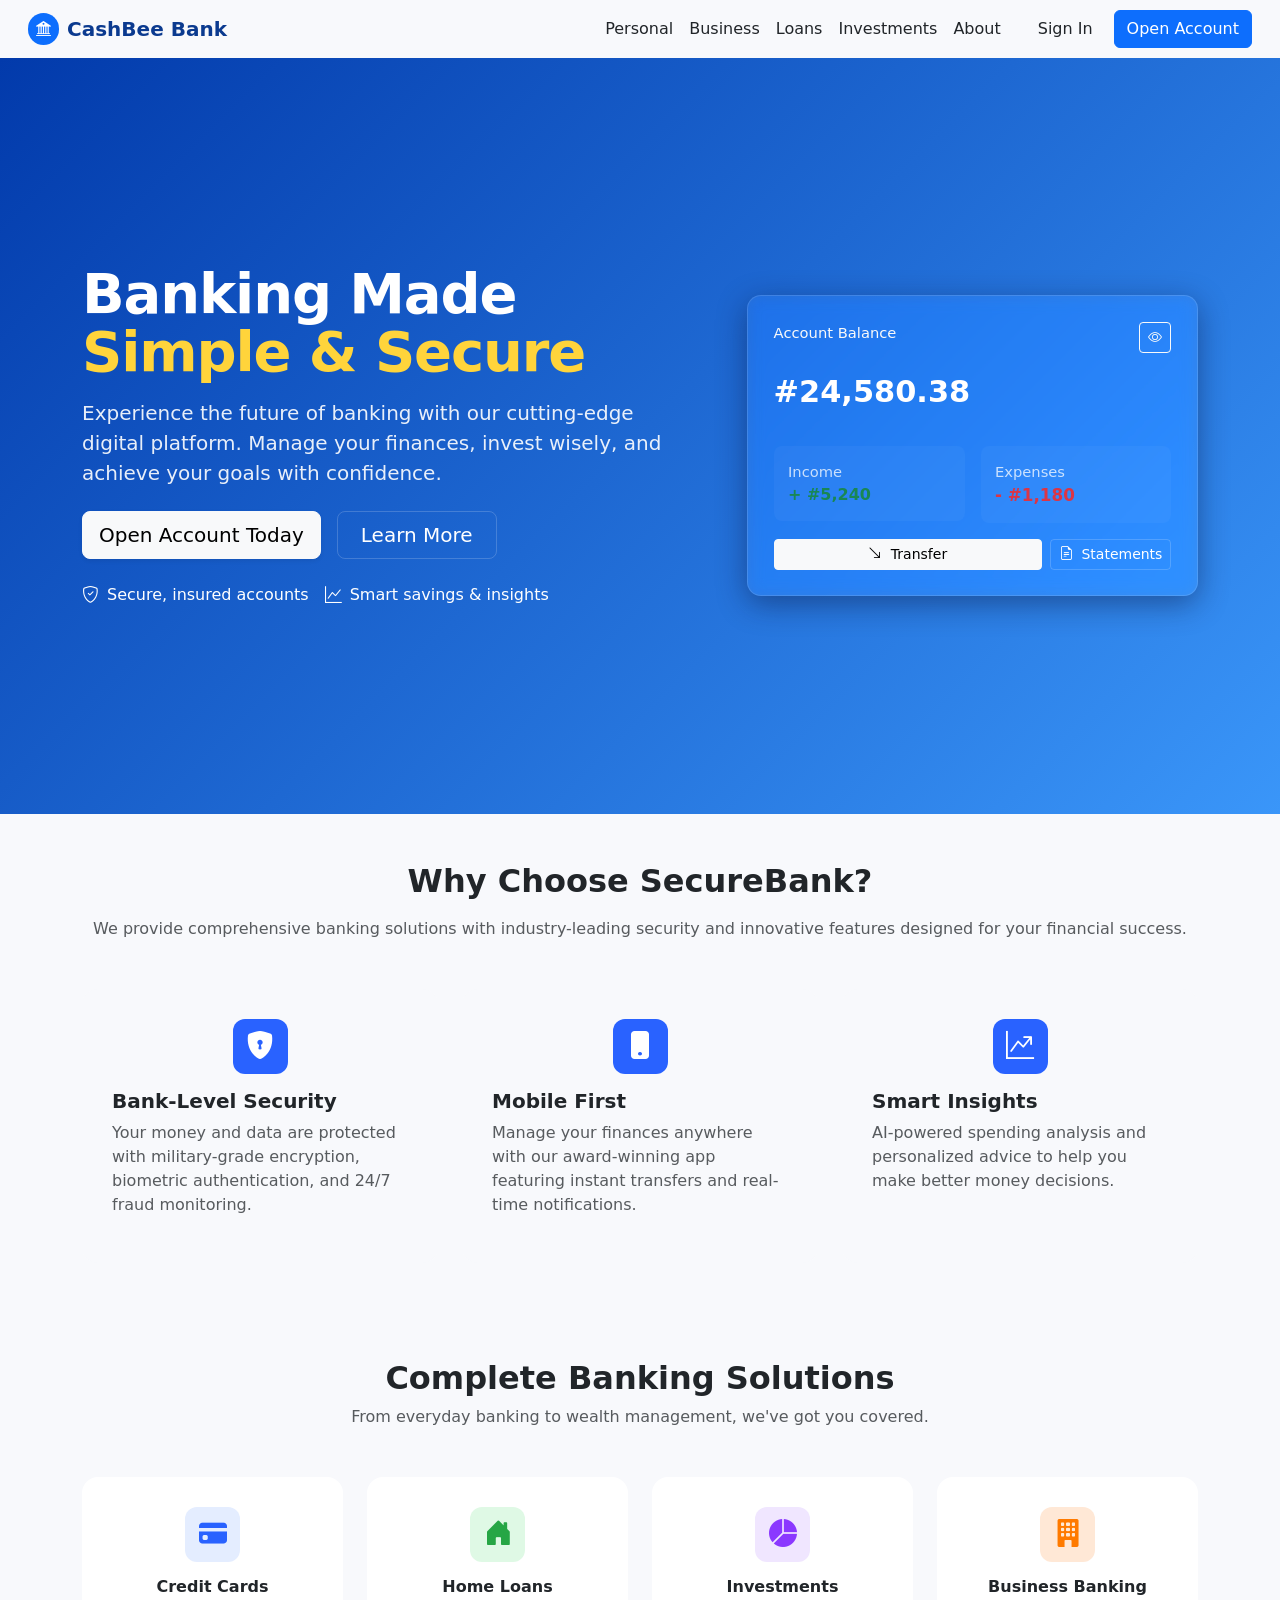
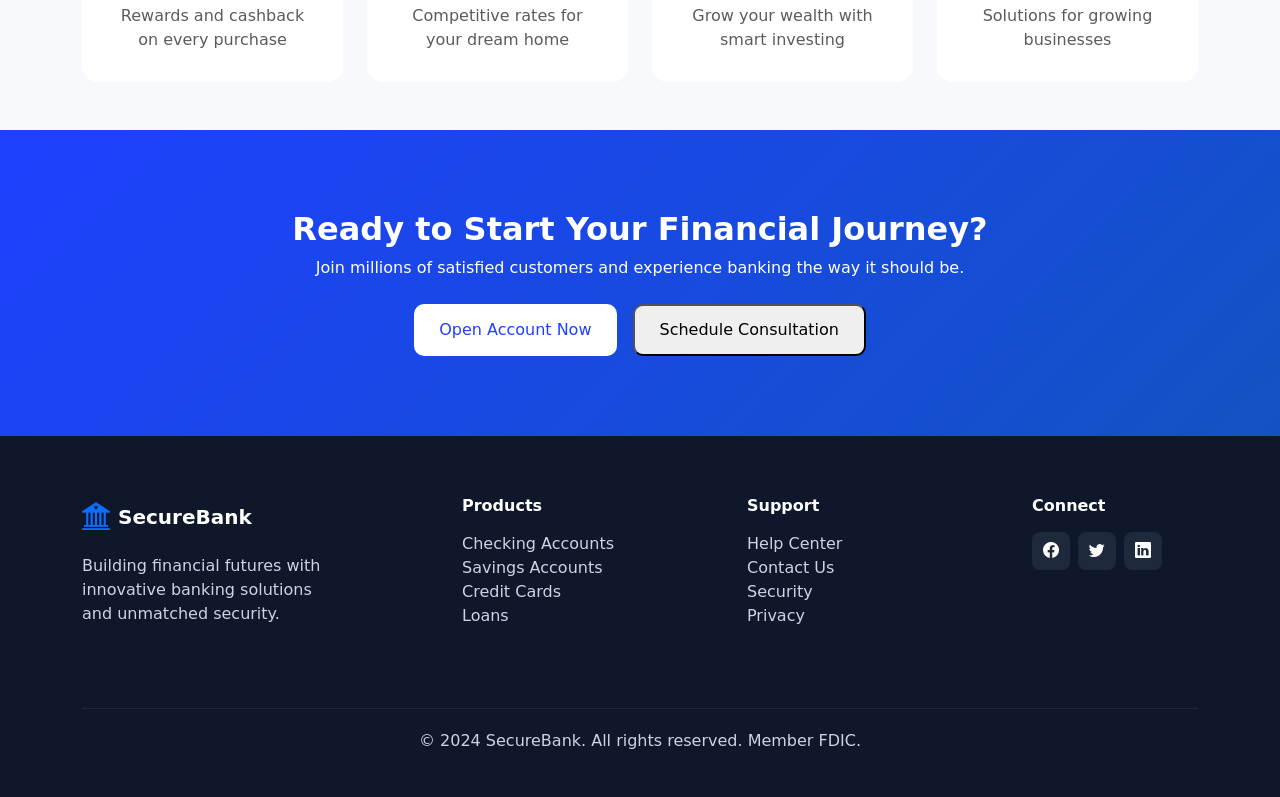
==== index.html @ a005b11e "first commit" ====
<!doctype html>
<html lang="en">
<head>
  <meta charset="utf-8" />
  <meta name="viewport" content="width=device-width, initial-scale=1" />
  <title>SecureBank — Hero</title>
  <link href="https://cdn.jsdelivr.net/npm/bootstrap@5.3.2/dist/css/bootstrap.min.css" rel="stylesheet">

  <link href="https://cdn.jsdelivr.net/npm/bootstrap-icons@1.11.3/font/bootstrap-icons.css" rel="stylesheet">
<link rel="stylesheet" href="style.css">
 
</head>
<body>
  <!-- Top nav -->
  <nav class="navbar navbar-expand-lg navbar-light px-3" aria-label="Top navigation">
    <div class="container-fluid">
      <a class="navbar-brand d-flex align-items-center gap-2" href="index.html">
        <span class="badge bg-primary rounded-pill p-2"><i class="bi bi-bank2"></i></span>
        <span class="fw-bold text-dark" style="color:#0b3a8f !important">CashBee Bank</span>
      </a>

      <button class="navbar-toggler" type="button" data-bs-toggle="collapse" data-bs-target="#mainNav" aria-controls="mainNav" aria-expanded="false" aria-label="Toggle navigation">
        <span class="navbar-toggler-icon"></span>
      </button>

      <div class="collapse navbar-collapse justify-content-end" id="mainNav">
        <ul class="navbar-nav align-items-center me-3">
          <li class="nav-item"><a class="nav-link text-dark" href="#">Personal</a></li>
          <li class="nav-item"><a class="nav-link text-dark" href="#">Business</a></li>
          <li class="nav-item"><a class="nav-link text-dark" href="#">Loans</a></li>
          <li class="nav-item"><a class="nav-link text-dark" href="#">Investments</a></li>
          <li class="nav-item"><a class="nav-link text-dark" href="#">About</a></li>
        </ul>

        <div class="d-flex gap-2">
          <a class="btn btn-link text-dark text-decoration-none" href="./sign in page/signin.html">Sign In</a>
          <a class="btn btn-primary" href="./sign up page/sign up.html" role="button">Open Account</a>
        </div>
      </div>
    </div>
  </nav>

  <!-- HERO -->
  <header class="hero">
    <div class="container">
      <div class="row align-items-center">
        <!-- LEFT: text -->
        <div class="col-lg-7 col-md-8 fade-up">
          <h1 class="display-4">
            Banking Made<br />
            <span class="highlight">Simple &amp; Secure</span>
          </h1>

          <p class="lead">
            Experience the future of banking with our cutting-edge digital platform. Manage your finances, invest wisely, and achieve your goals with confidence.
          </p>

          <div class="d-flex gap-3 cta-group">
            <a href="./sign up page/sign up.html" class="btn btn-light btn-lg shadow-sm">Open Account Today</a>
            <a href="#" class="btn btn-outline-soft btn-lg">Learn More</a>
          </div>

          <!-- small proofs -->
          <div class="d-flex gap-3 mt-4 small-muted">
            <div class="d-flex align-items-center">
              <i class="bi bi-shield-check me-2" style="font-size:1.05rem"></i> Secure, insured accounts
            </div>
            <div class="d-flex align-items-center">
              <i class="bi bi-graph-up me-2" style="font-size:1.05rem"></i> Smart savings & insights
            </div>
          </div>
        </div>

        <!-- RIGHT: account card -->
        <div class="col-lg-5 col-md-4">
          <div class="card-wrapper">
            <div class="account-card fade-up">
              <div class="d-flex justify-content-between align-items-start">
                <div>
                  <div class="small-muted text-light">Account Balance</div>
                </div>
                <div>
                  <button class="btn btn-sm btn-outline-light" aria-pressed="false" title="Toggle balance visibility">
                    <i class="bi bi-eye"></i>
                  </button>
                </div>
              </div>

              <div class="mt-3 account-balance">
                #24,580.38
              </div>

              <div class="row mt-3 g-3">
                <div class="col-6">
                  <div class="stat-box bg-tertiary">
                    <div class="small-muted ">Income</div>
                    <div class="fw-bold  text-success">+ #5,240</div>
                  </div>
                </div>
                <div class="col-6">
                  <div class="stat-box b">
                    <div class="small-muted">Expenses</div>
                    <div class="stat-amount text-danger">- #1,180</div>
                  </div>
                </div>
              </div>

              <div class="mt-3 d-flex gap-2">
                <a class="btn btn-sm btn-light flex-grow-1" href="#"><i class="bi bi-arrow-down-right me-1"></i> Transfer</a>
                <a class="btn btn-sm btn-outline-soft" href="#"><i class="bi bi-file-earmark-text me-1"></i> Statements</a>
              </div>
            </div> <!-- account card -->
          </div>
        </div>

      </div> <!-- row -->
    </div> <!-- container -->
  </header>
  <section class="py-5 text-center bg-tertiary">
    <div class="container">

        <h2 class="fw-bold mb-3">Why Choose SecureBank?</h2>
        <p class="text-muted mb-5">
            We provide comprehensive banking solutions with industry-leading security and
            innovative features designed for your financial success.
        </p>

        <div class="row g-4">

            <!-- Bank-Level Security -->
            <div class="col-md-4">
                <div class="feature-card text-start">
                    <div class="icon-box">
                        <i class="bi bi-shield-lock-fill"></i>
                    </div>
                    <h5 class="fw-bold">Bank-Level Security</h5>
                    <p class="text-muted">
                        Your money and data are protected with military-grade encryption,
                        biometric authentication, and 24/7 fraud monitoring.
                    </p>
                </div>
            </div>

            <!-- Mobile First -->
            <div class="col-md-4">
                <div class="feature-card text-start">
                    <div class="icon-box">
                        <i class="bi bi-phone-fill"></i>
                    </div>
                    <h5 class="fw-bold">Mobile First</h5>
                    <p class="text-muted">
                        Manage your finances anywhere with our award-winning app featuring
                        instant transfers and real-time notifications.
                    </p>
                </div>
            </div>

            <!-- Smart Insights -->
            <div class="col-md-4 ">
                <div class="feature-card text-start">
                    <div class="icon-box">
                        <i class="bi bi-graph-up-arrow"></i>
                    </div>
                    <h5 class="fw-bold">Smart Insights</h5>
                    <p class="text-muted">
                        AI-powered spending analysis and personalized advice to help you
                        make better money decisions.
                    </p>
                </div>
            </div>

        </div>

    </div>
</section>
<section class="py-5 text-center">
    <div class="container">

        <h2 class="fw-bold mb-2 fade-up">Complete Banking Solutions</h2>
        <p class="text-muted mb-5 fade-up delay-1">
            From everyday banking to wealth management, we've got you covered.
        </p>

        <div class="row g-4">

            <!-- Credit Cards -->
            <div class="col-md-3 col-sm-6 fade-up delay-1">
                <div class="solution-card">
                    <div class="icon-box bg-blue">
                        <i class="bi bi-credit-card-fill"></i>
                    </div>
                    <h6 class="fw-bold">Credit Cards</h6>
                    <p class="text-muted mb-0">Rewards and cashback on every purchase</p>
                </div>
            </div>

            <!-- Home Loans -->
            <div class="col-md-3 col-sm-6 fade-up delay-2">
                <div class="solution-card">
                    <div class="icon-box bg-green">
                        <i class="bi bi-house-door-fill"></i>
                    </div>
                    <h6 class="fw-bold">Home Loans</h6>
                    <p class="text-muted mb-0">Competitive rates for your dream home</p>
                </div>
            </div>

            <!-- Investments -->
            <div class="col-md-3 col-sm-6 fade-up delay-3">
                <div class="solution-card">
                    <div class="icon-box bg-purple">
                        <i class="bi bi-pie-chart-fill"></i>
                    </div>
                    <h6 class="fw-bold">Investments</h6>
                    <p class="text-muted mb-0">Grow your wealth with smart investing</p>
                </div>
            </div>

            <!-- Business Banking -->
            <div class="col-md-3 col-sm-6 fade-up delay-4">
                <div class="solution-card">
                    <div class="icon-box bg-orange">
                        <i class="bi bi-building-fill"></i>
                    </div>
                    <h6 class="fw-bold">Business Banking</h6>
                    <p class="text-muted mb-0">Solutions for growing businesses</p>
                </div>
            </div>

        </div>

    </div>
</section>

<!-- CTA Section -->
<section class="cta-section text-center">
    <h2 class="fw-bold fade-up">Ready to Start Your Financial Journey?</h2>
    <p class="fade-up delay-1">
        Join millions of satisfied customers and experience banking the way it should be.
    </p>

    <div class="mt-4 fade-up delay-2 d-flex justify-content-center gap-3 flex-wrap">
        <button class="cta-btn btn-primary border-0">Open Account Now</button>
        <button class="cta-btn btn-outline-light">Schedule Consultation</button>
    </div>
</section>

<!-- Footer -->
<footer>
    <div class="container pb-4">
        <div class="row">

            <!-- Logo & Description -->
            <div class="col-md-4 mb-4 fade-up">
                <div class="d-flex align-items-center mb-3">
                    <i class="bi bi-bank2 fs-3 me-2 text-primary"></i>
                    <h5 class="text-white fw-bold mb-0">SecureBank</h5>
                </div>
                <p style="max-width: 260px;">
                    Building financial futures with innovative banking solutions and
                    unmatched security.
                </p>
            </div>

            <!-- Products -->
            <div class="col-md-3 mb-4 fade-up delay-1">
                <h6>Products</h6>
                <ul class="list-unstyled mt-3">
                    <li><a href="#">Checking Accounts</a></li>
                    <li><a href="#">Savings Accounts</a></li>
                    <li><a href="#">Credit Cards</a></li>
                    <li><a href="#">Loans</a></li>
                </ul>
            </div>

            <!-- Support -->
            <div class="col-md-3 mb-4 fade-up delay-2">
                <h6>Support</h6>
                <ul class="list-unstyled mt-3">
                    <li><a href="#">Help Center</a></li>
                    <li><a href="#">Contact Us</a></li>
                    <li><a href="#">Security</a></li>
                    <li><a href="#">Privacy</a></li>
                </ul>
            </div>

            <!-- Social -->
            <div class="col-md-2 mb-4 fade-up delay-3">
                <h6>Connect</h6>
                <div class="d-flex gap-2 mt-3">
                    <a class="social-icon" href="#"><i class="bi bi-facebook"></i></a>
                    <a class="social-icon" href="#"><i class="bi bi-twitter"></i></a>
                    <a class="social-icon" href="#"><i class="bi bi-linkedin"></i></a>
                </div>
            </div>

        </div>

    
        <div class="footer-bottom fade-up delay-3">
            <span>© 2024 SecureBank. All rights reserved. Member FDIC.</span>
        </div>
    </div>




  <script src="https://cdn.jsdelivr.net/npm/bootstrap@5.3.2/dist/js/bootstrap.bundle.min.js"></script>
</body>
</html>
---- style.css ----
:root{
      --accent-yellow: #FFD43B;
      --deep-blue-1: #1647b6;
      --deep-blue-2: #1f4cff;
      --muted-white: rgba(255,255,255,0.95);
    }
   .hero {
      min-height: 84vh;
      display: flex;
      align-items: center;
      background: linear-gradient(135deg, #023aab, #3a96f9);
      background-size: cover;
      background-position: center right;
      color: white;
      padding-top: 2.5rem;
      padding-bottom: 2.5rem;
    }


    .hero h1 {
      font-weight: 800;
      line-height: 1.05;
      letter-spacing: -0.02em;
      color: #fff;
    }

    .hero .highlight {
      color: var(--accent-yellow);
      display: inline-block;
    }

    .hero p.lead {
      color: rgba(255,255,255,0.9);
      max-width: 46ch;
      margin-top: 1rem;
      margin-bottom: 1.4rem;
    }

    .cta-group .btn {
      min-width: 160px;
    }


    .account-card {
      background: rgba(255,255,255,0.06);
      border: 1px solid rgba(255,255,255,0.12);
      border-radius: 14px;
      padding: 1.6rem;
      backdrop-filter: blur(8px) saturate(120%);
      -webkit-backdrop-filter: blur(8px) saturate(120%);
      box-shadow: 0 8px 30px rgba(8,20,60,0.45);
      color: #fff;
    }

    .account-card .account-balance {
      font-size: 1.9rem;
      font-weight: 700;
    }

    .account-card .small-muted {
      color: rgba(255,255,255,0.75);
      font-size: .92rem;
    }

    .stat-box {
      background: rgba(255,255,255,0.03);
      padding: 0.9rem;
      border-radius: 8px;
      text-align: left;
    }

    .stat-amount {
      font-weight: 600;
      font-size: 1.05rem;
    }

    /* Place the card nicely on larger screens */
    .card-wrapper {
      position: relative;
      margin-top: 1.2rem;
    }

    /* Adjust for small screens */
    @media (max-width: 991.98px) {
      .hero {
        background-position: center;
        padding-top: 3rem;
        padding-bottom: 3rem;
      }
      .account-card {
        margin-top: 1.2rem;
      }
    }

    /* Slight spacing for nav area */
    .topbar {
      height: 72px;
      display:flex;
      align-items:center;
      background: transparent;
    }

    /* subtle button style for second button */
    .btn-outline-soft {
      color: #fff;
      border-color: rgba(255,255,255,0.18);
      background: transparent;
    }
    .btn-outline-soft:hover {
      background: rgba(255,255,255,0.06);
      border-color: rgba(255,255,255,0.28);
    }

            .feature-card {
            background: #f8f9fc;
            border-radius: 16px;
            padding: 30px;
            transition: 0.3s ease;
            height: 100%;
        }
        .feature-card:hover {
            transform: translateY(-5px);
            box-shadow: 0 8px 18px rgba(0,0,0,0.08);
        }
        .icon-box {
            background: #2962ff;
            width: 60px;
            height: 60px;
            border-radius: 12px;
            display: flex;
            align-items: center;
            justify-content: center;
            color: white;
            font-size: 28px;
            margin-bottom: 20px;
        }

               body {
            background: #f8f9fc;
        }

        /* Fade-up animation */
        @keyframes fadeUp {
            0% {
                opacity: 0;
                transform: translateY(20px);
            }
            100% {
                opacity: 1;
                transform: translateY(0);
            }
        }

        .fade-up {
            opacity: 0;
            animation: fadeUp 0.9s ease forwards;
        }

        .delay-1 { animation-delay: 0.2s; }
        .delay-2 { animation-delay: 0.35s; }
        .delay-3 { animation-delay: 0.5s; }
        .delay-4 { animation-delay: 0.65s; }

        .solution-card {
            background: #ffffff;
            border-radius: 16px;
            padding: 30px;
            transition: 0.3s ease;
            height: 100%;
        }
        .solution-card:hover {
            transform: translateY(-5px);
            box-shadow: 0 8px 20px rgba(0,0,0,0.08);
        }

        .icon-box {
            width: 55px;
            height: 55px;
            border-radius: 12px;
            display: flex;
            align-items: center;
            justify-content: center;
            margin: 0 auto 15px;
            font-size: 28px;
        }

        .bg-blue { background: #e4edff; color: #2962ff; }
        .bg-green { background: #dff9e5; color: #26a645; }
        .bg-purple { background: #f0e6ff; color: #8b38ff; }
        .bg-orange { background: #ffe8d6; color: #ff7a00; }

        .cta-section {
            background: linear-gradient(135deg, #1e40ff, #1253c2);
            padding: 80px 20px;
            color: #fff;
        }
        .cta-btn {
            padding: 12px 25px;
            border-radius: 10px;
            font-weight: 500;
            cursor: pointer;
            transition: 0.3s ease;
        }
        .cta-btn.btn-primary {
            background: #fff;
            color: #1e40ff;
        }
        .cta-btn.btn-primary:hover {
            background: #eef2ff;
        }
        .cta-btn.btn-outline-light:hover {
            background: rgba(255,255,255,0.1);
        }

        /* Footer */
        footer {
            background: #0f172a;
            color: #cbd5e1;
            padding-top: 60px;
        }
        footer h6 {
            color: #fff;
            font-weight: 600;
        }
        footer a {
            color: #cbd5e1;
            text-decoration: none;
        }
        footer a:hover {
            color: #fff;
        }
        .social-icon {
            width: 38px;
            height: 38px;
            background: #1e293b;
            border-radius: 8px;
            display: inline-flex;
            align-items: center;
            justify-content: center;
            color: #fff;
            transition: 0.3s;
        }
        .social-icon:hover {
            background: #334155;
        }
        .footer-bottom {
            border-top: 1px solid #1e293b;
            margin-top: 40px;
            padding: 20px 0;
            text-align: center;
        }
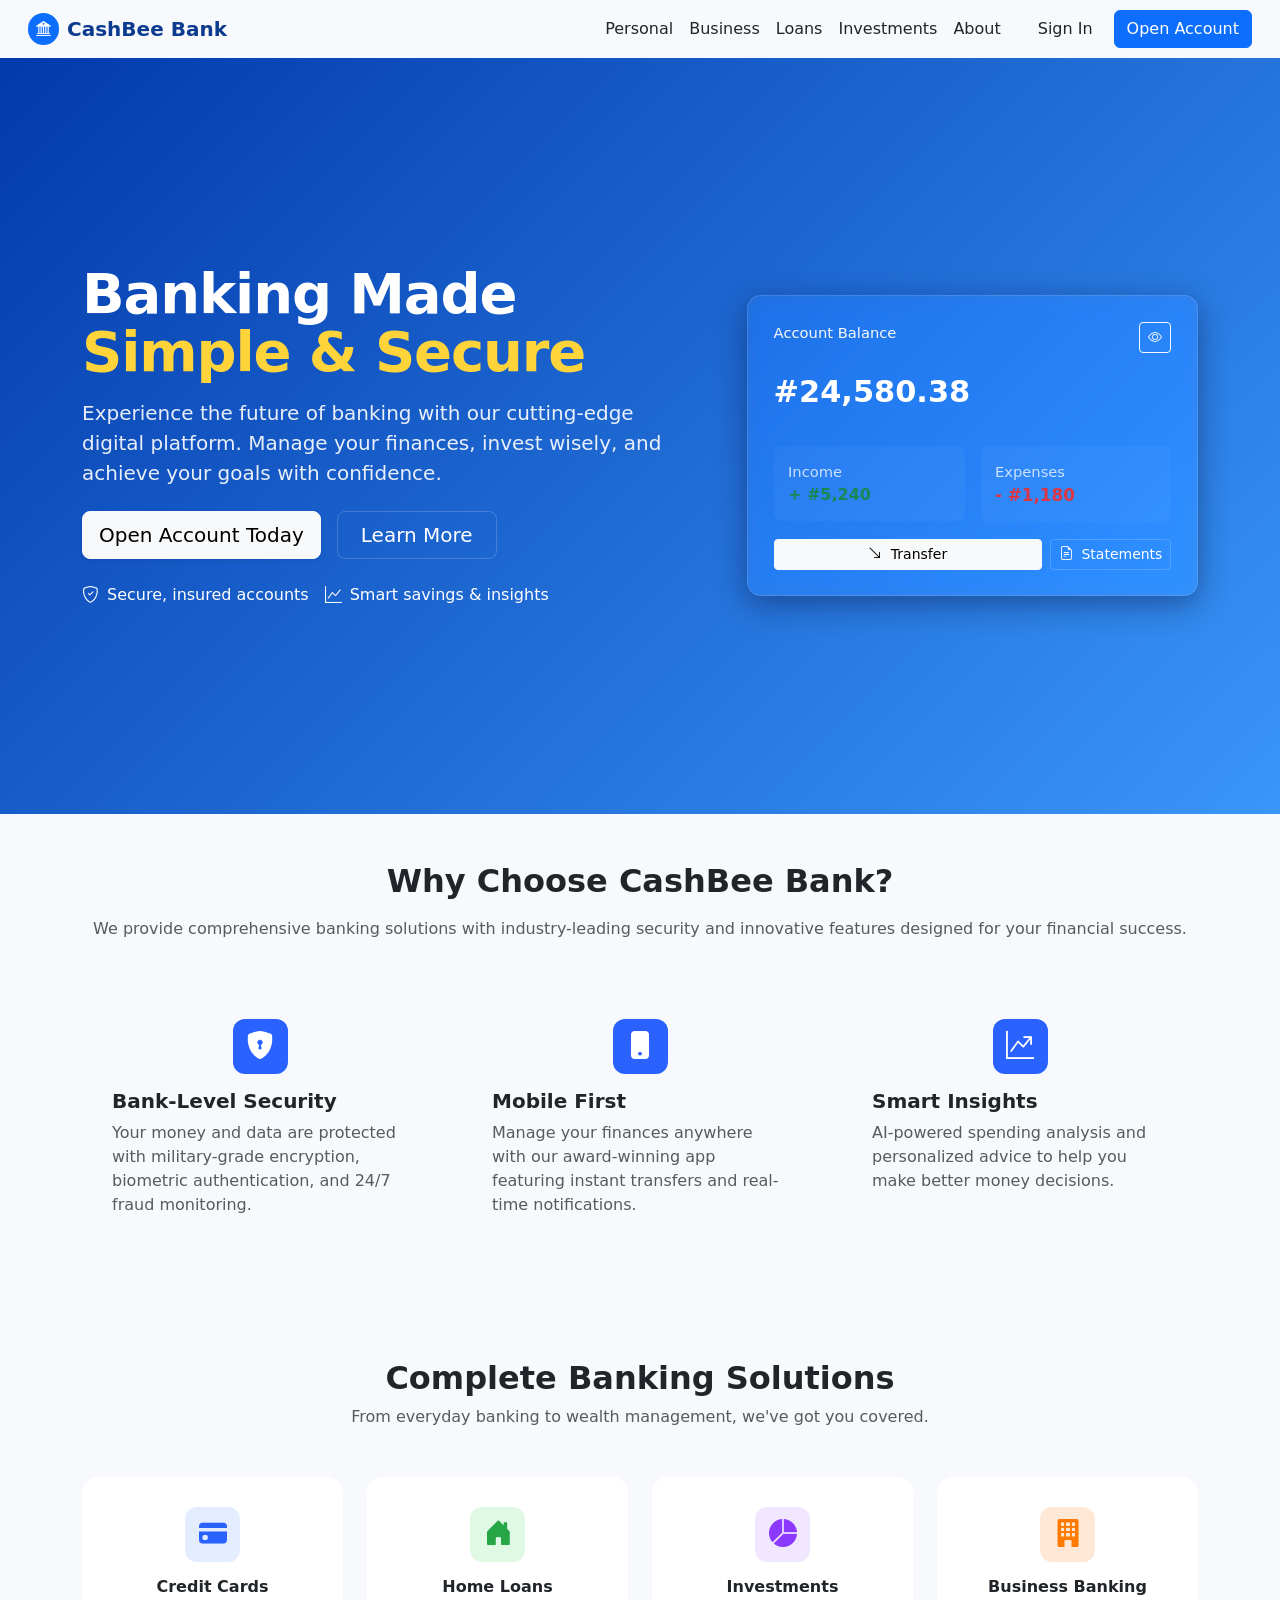
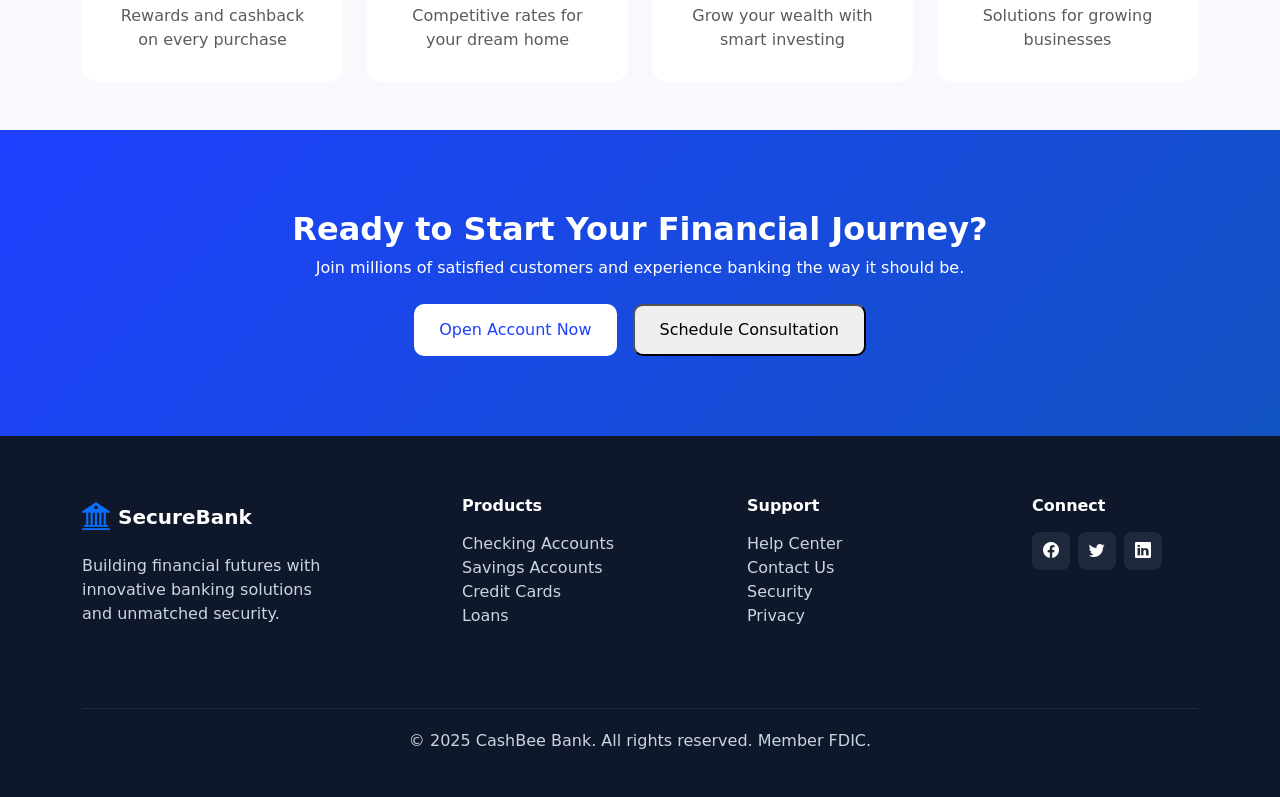
==== commit 6119ae40: "second commit" ====
--- a/index.html
+++ b/index.html
@@ -3,7 +3,7 @@
 <head>
   <meta charset="utf-8" />
   <meta name="viewport" content="width=device-width, initial-scale=1" />
-  <title>SecureBank — Hero</title>
+  <title>CashBee Bank </title>
   <link href="https://cdn.jsdelivr.net/npm/bootstrap@5.3.2/dist/css/bootstrap.min.css" rel="stylesheet">
 
   <link href="https://cdn.jsdelivr.net/npm/bootstrap-icons@1.11.3/font/bootstrap-icons.css" rel="stylesheet">
@@ -119,7 +119,7 @@
   <section class="py-5 text-center bg-tertiary">
     <div class="container">
 
-        <h2 class="fw-bold mb-3">Why Choose SecureBank?</h2>
+        <h2 class="fw-bold mb-3">Why Choose CashBee Bank?</h2>
         <p class="text-muted mb-5">
             We provide comprehensive banking solutions with industry-leading security and
             innovative features designed for your financial success.
@@ -298,7 +298,7 @@
 
     
         <div class="footer-bottom fade-up delay-3">
-            <span>© 2024 SecureBank. All rights reserved. Member FDIC.</span>
+            <span>© 2025 CashBee Bank. All rights reserved. Member FDIC.</span>
         </div>
     </div>
 
